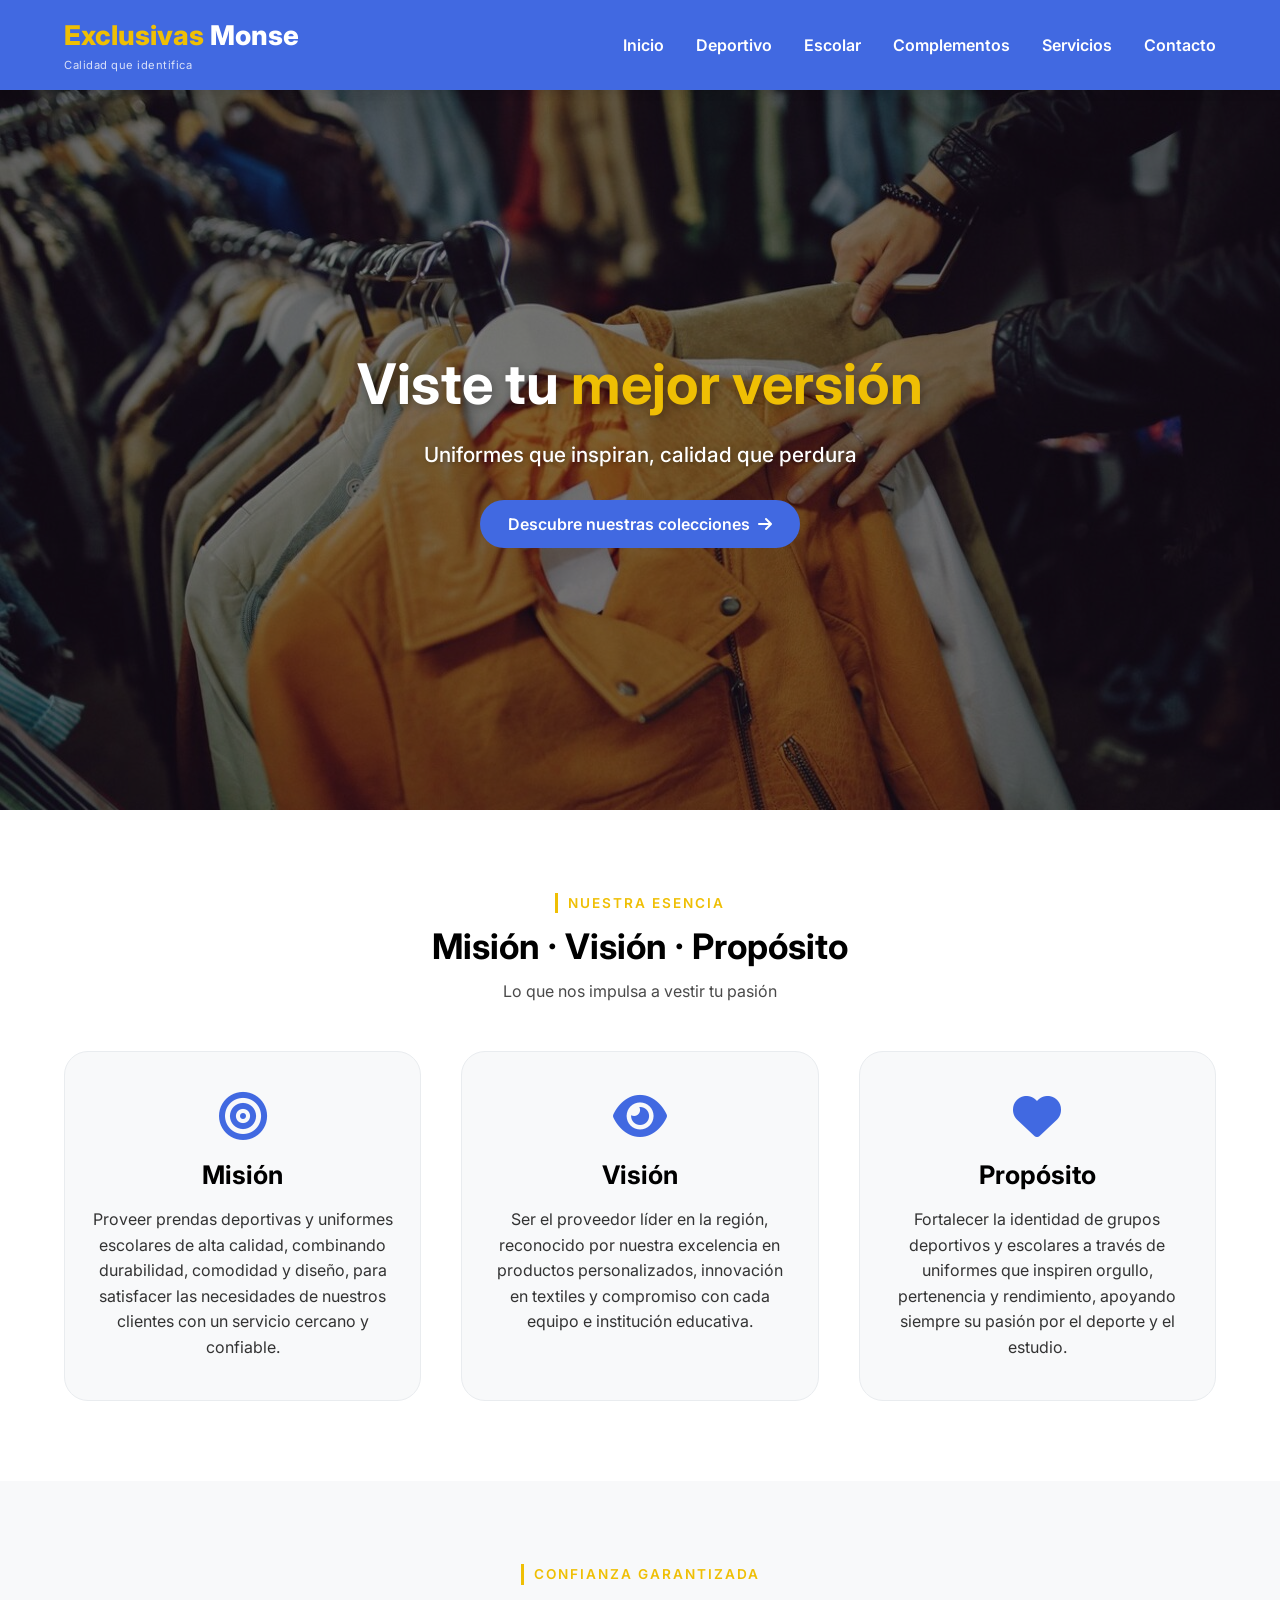
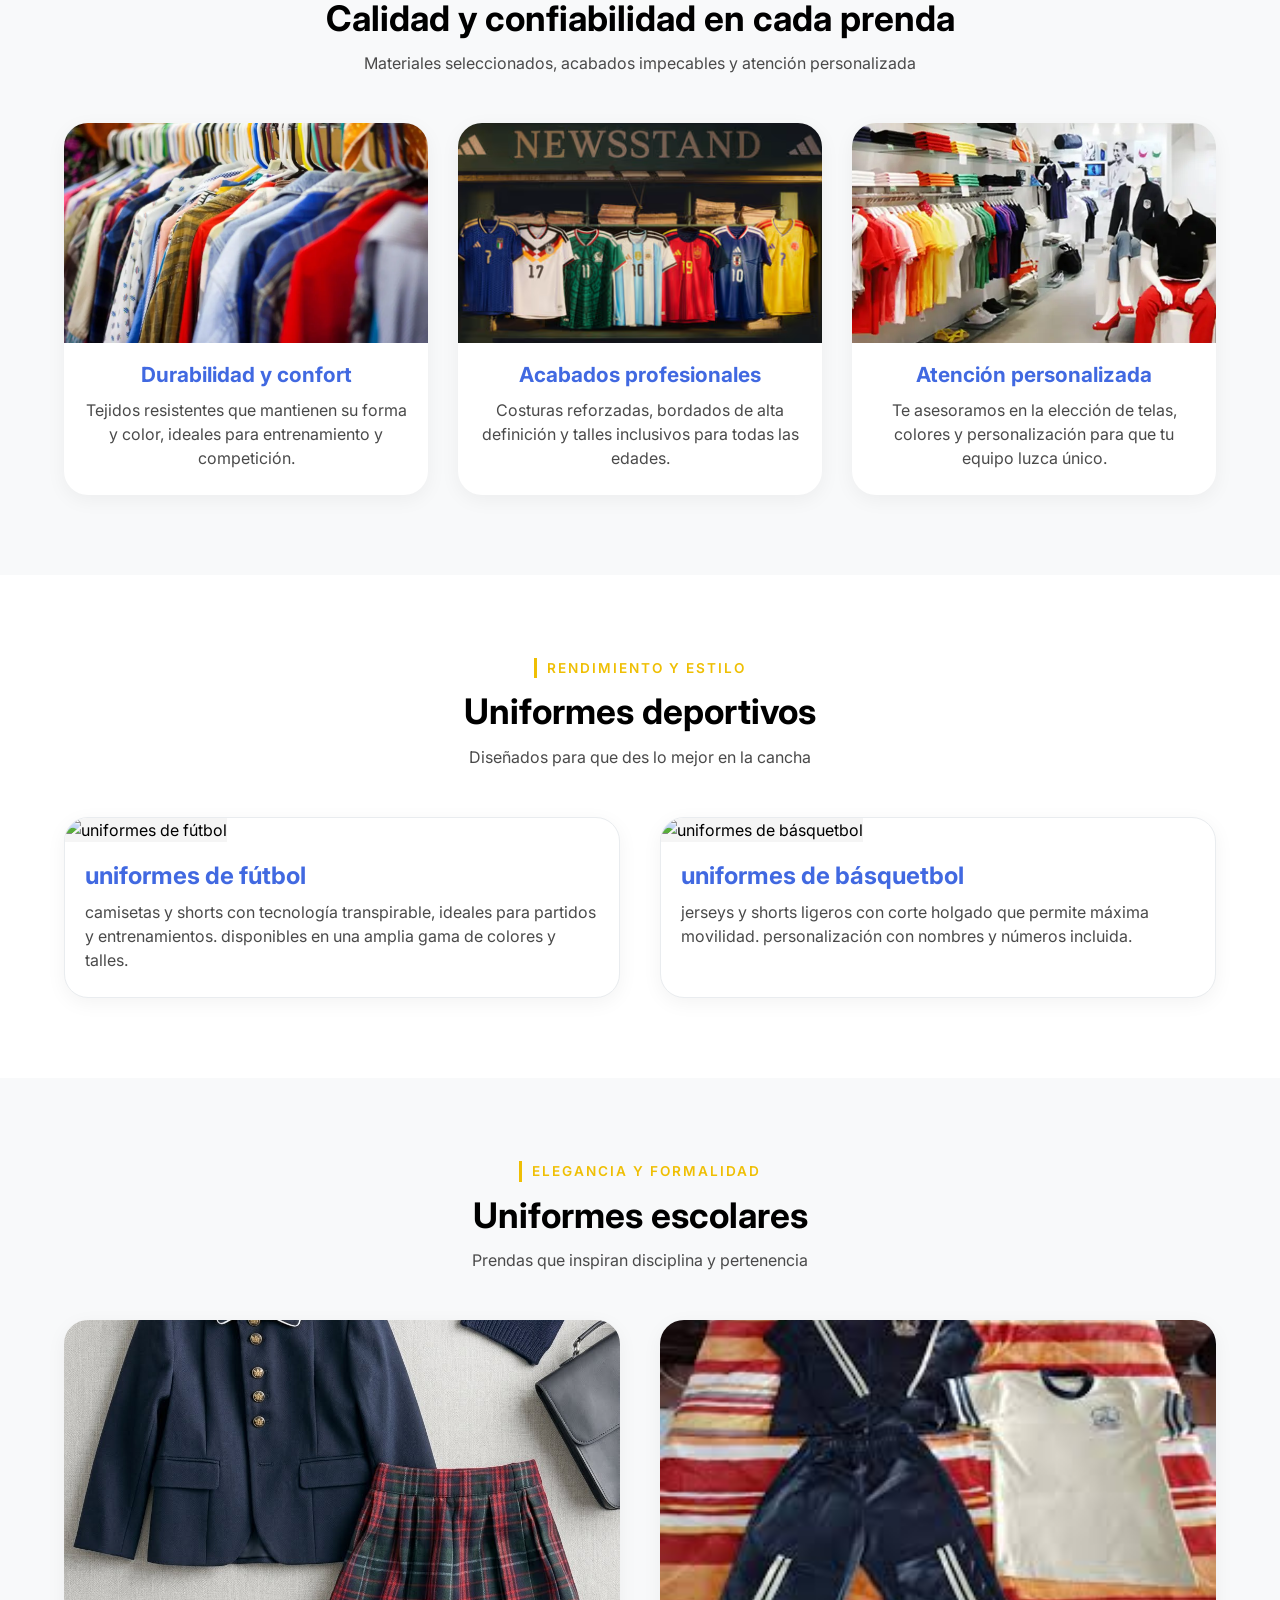
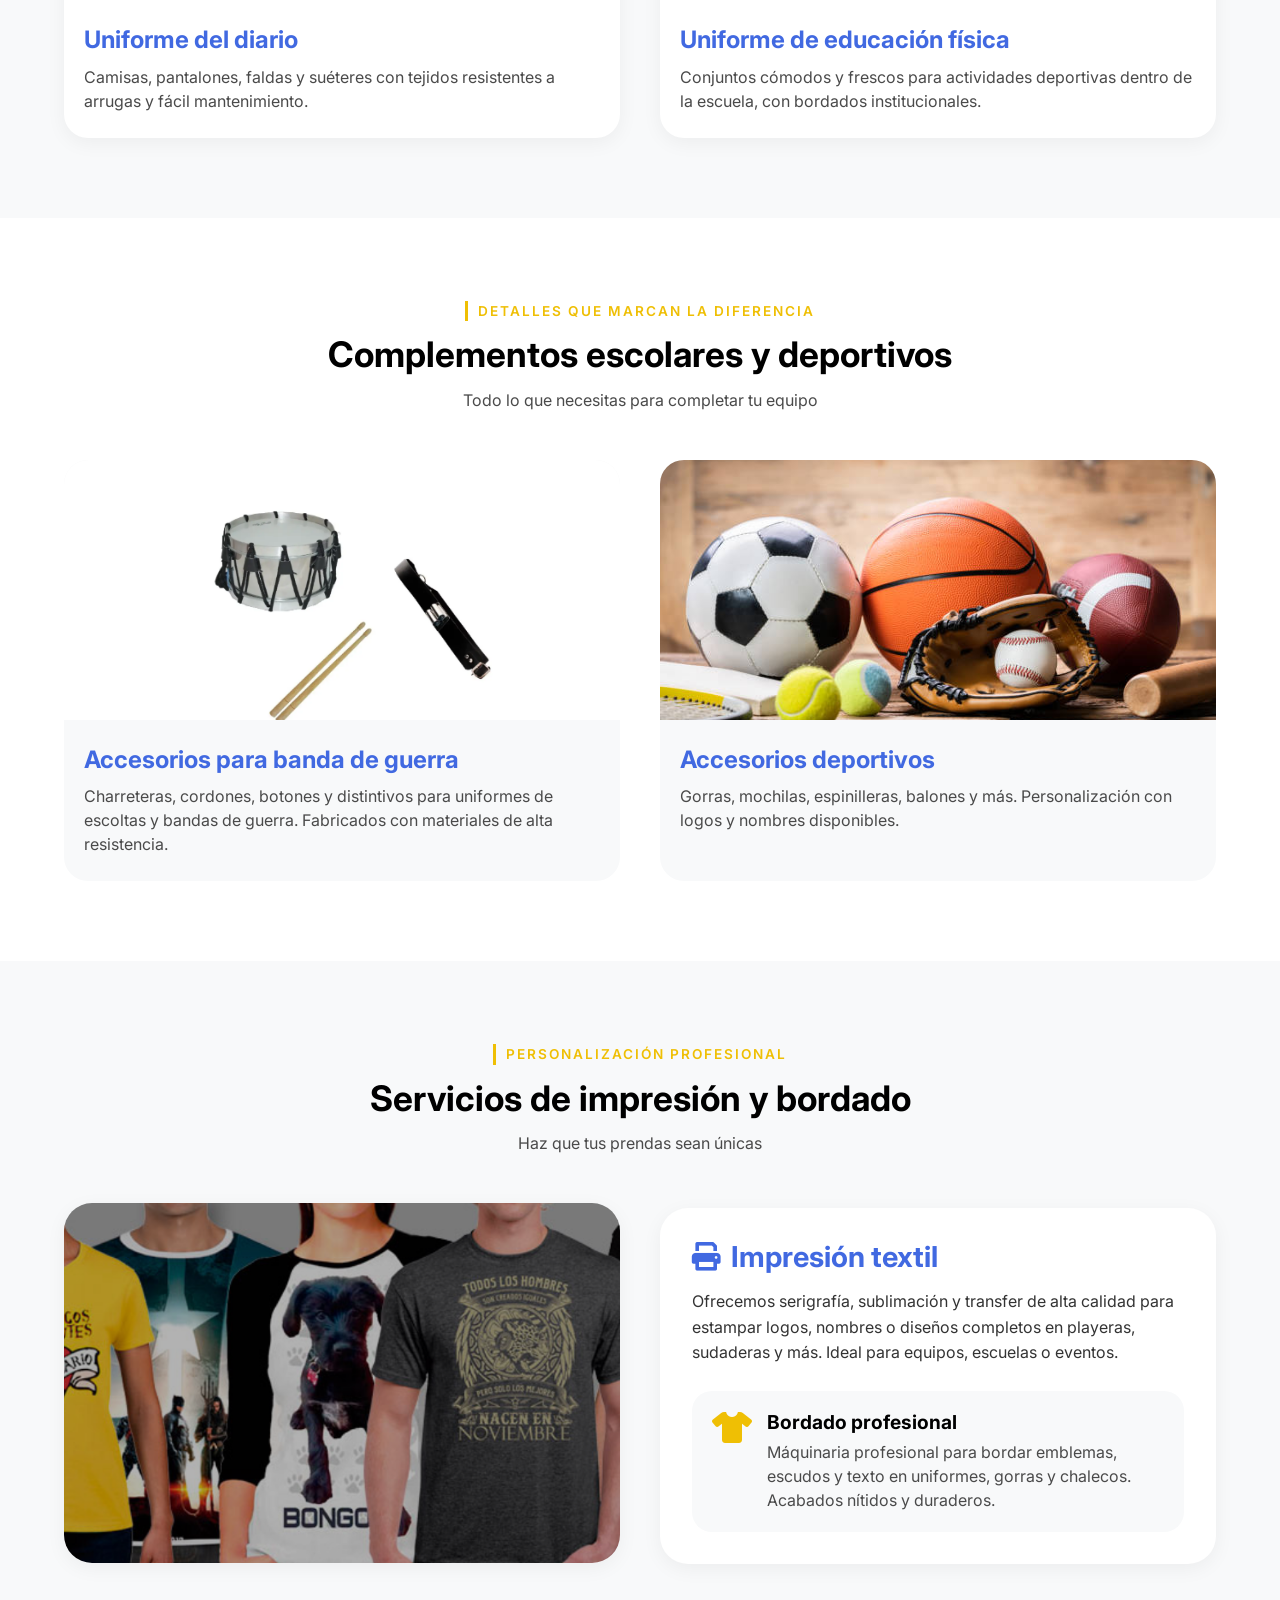
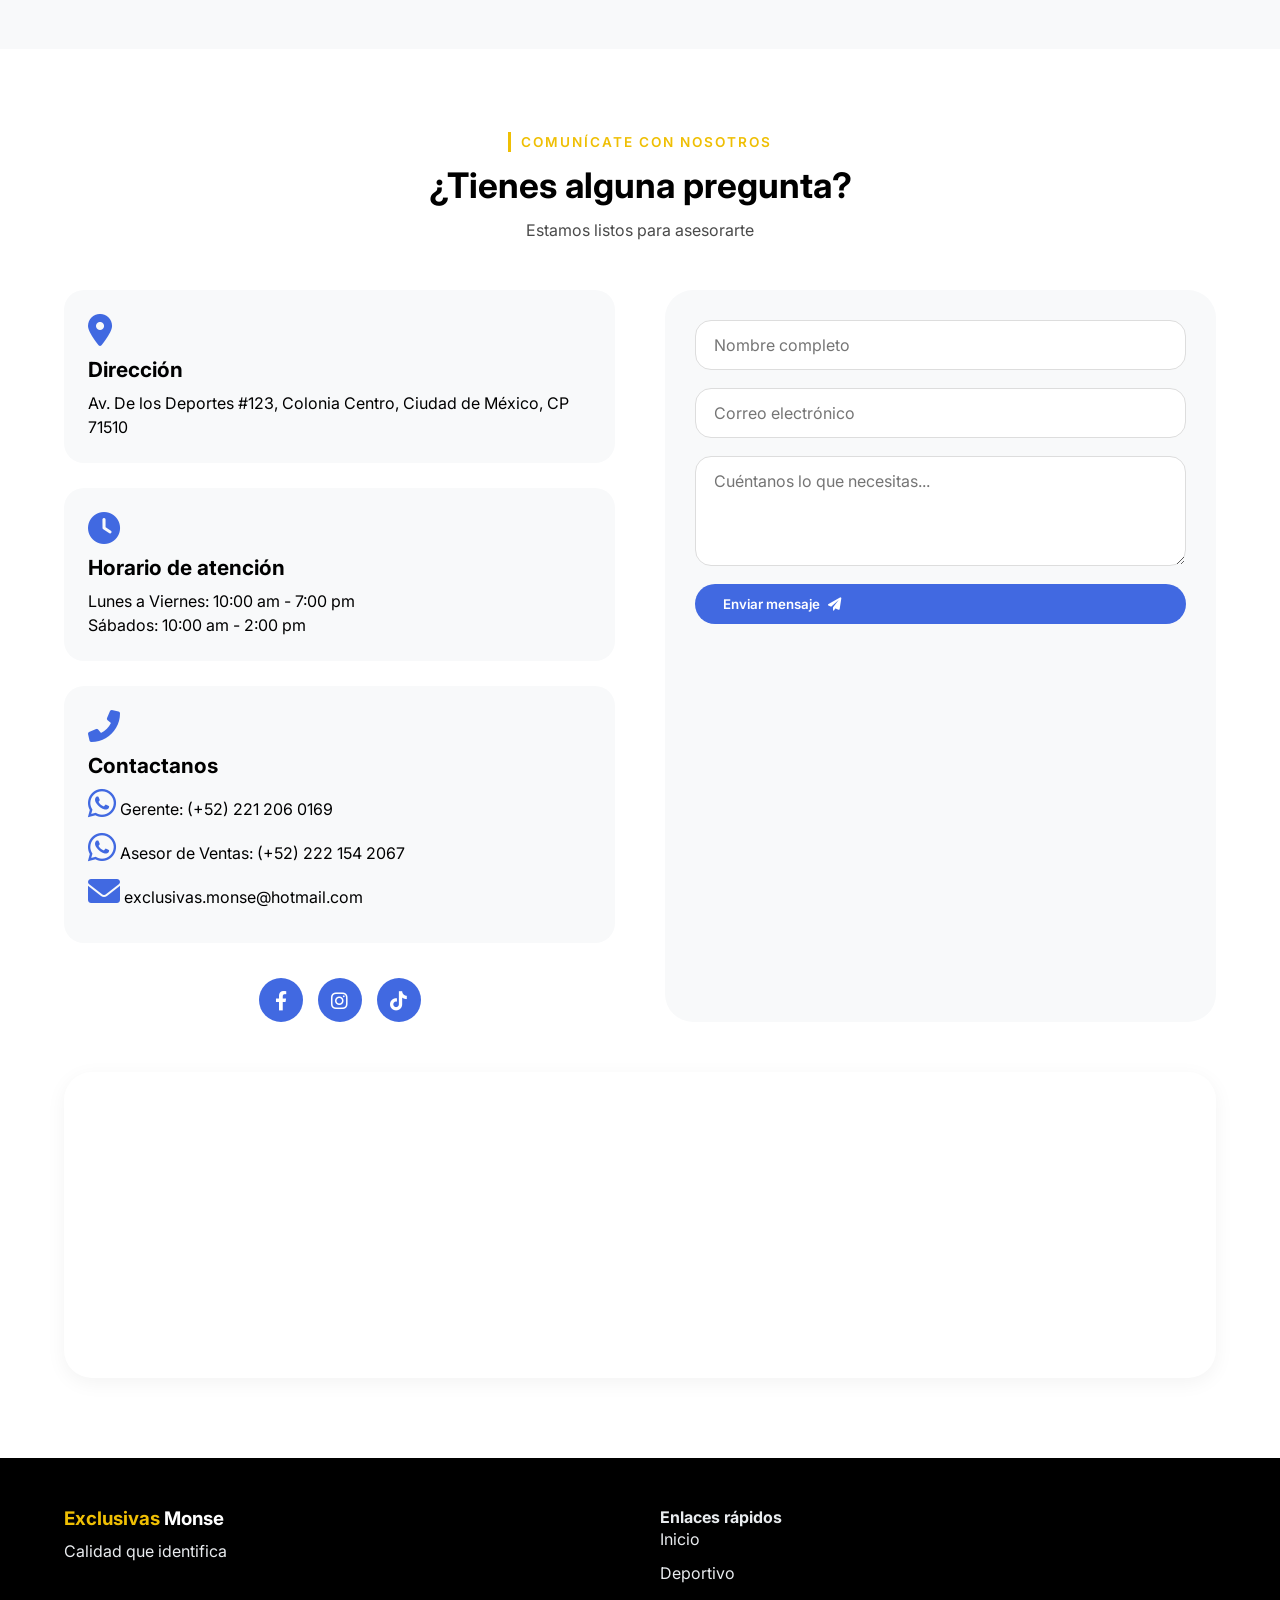
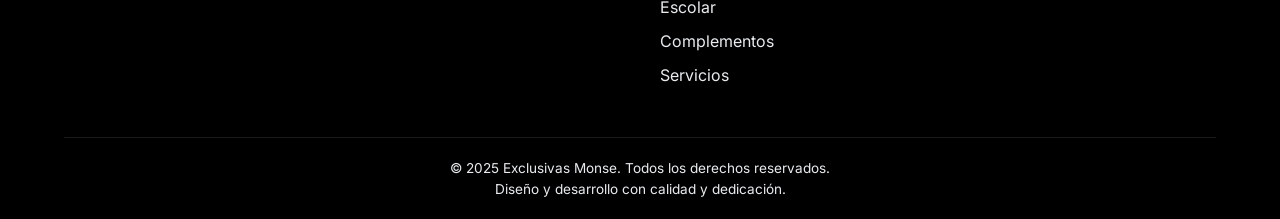
==== P1_ECD/index.html @ 73f8a656 "E-Comerce Basic Page" ====
<!DOCTYPE html>
<html lang="es">

<head>
    <meta charset="UTF-8">
    <meta name="viewport" content="width=device-width, initial-scale=1.0, user-scalable=yes">
    <!-- CAMBIAR: Descripción y palabras clave según el negocio -->
    <meta name="description"
        content="Exclusivas Monse - Ropa deportiva, uniformes escolares y servicios de impresión y bordado. Calidad y confiabilidad para tu equipo o institución.">
    <title>Exclusivas Monse | Ropa Deportiva y Uniformes Escolares</title>
    <!-- Google Fonts + Font Awesome -->
    <link href="https://fonts.googleapis.com/css2?family=Inter:opsz,wght@14..32,300;400;500;600;700&display=swap"
        rel="stylesheet">
    <link rel="stylesheet" href="https://cdnjs.cloudflare.com/ajax/libs/font-awesome/6.0.0-beta3/css/all.min.css">
    <link rel="stylesheet" href="styles.css">
</head>

<body>

    <!-- ==================== HEADER ==================== -->
    <header class="site-header">
        <div class="container header-container">
            <div class="logo">
                <a href="#inicio">
                    <span class="logo-accent">Exclusivas</span>
                    <span>Monse</span>
                </a>
                <p class="logo-tagline">Calidad que identifica</p>
            </div>
            <button class="menu-toggle" id="menuToggle" aria-label="Menú">
                <i class="fas fa-bars"></i>
            </button>
            <nav class="main-nav" id="mainNav">
                <ul class="nav-menu">
                    <li><a href="#inicio" class="nav-link active">Inicio</a></li>
                    <li><a href="#deportivo" class="nav-link">Deportivo</a></li>
                    <li><a href="#escolar" class="nav-link">Escolar</a></li>
                    <li><a href="#complementos" class="nav-link">Complementos</a></li>
                    <li><a href="#servicios" class="nav-link">Servicios</a></li>
                    <li><a href="#contacto" class="nav-link">Contacto</a></li>
                </ul>
            </nav>
        </div>
    </header>

    <main>
        <!-- ==================== NUEVA SECCIÓN HERO (IMAGEN DE FONDO + TEXTO CORT0) ==================== -->
        <section id="hero" class="hero-section">
            <div class="hero-overlay"></div>
            <div class="container hero-content">
                <h1>Viste tu <span class="gold-text">mejor versión</span></h1>
                <p>Uniformes que inspiran, calidad que perdura</p>
                <a href="#deportivo" class="btn-primary">Descubre nuestras colecciones <i
                        class="fas fa-arrow-right"></i></a>
            </div>
        </section>

        <!-- ==================== SECCIÓN INICIO (MISIÓN, VISIÓN, PROPÓSITO) ==================== -->
        <section id="inicio" class="mission-section">
            <div class="container">
                <div class="section-header">
                    <span class="section-subtitle">Nuestra esencia</span>
                    <h2>Misión · Visión · Propósito</h2>
                    <p>Lo que nos impulsa a vestir tu pasión</p>
                </div>
                <div class="mission-grid">
                    <div class="mission-card">
                        <i class="fas fa-bullseye"></i>
                        <h3>Misión</h3>
                        <p>Proveer prendas deportivas y uniformes escolares de alta calidad, combinando durabilidad,
                            comodidad y diseño, para satisfacer las necesidades de nuestros clientes con un servicio
                            cercano y confiable.</p>
                    </div>
                    <div class="mission-card">
                        <i class="fas fa-eye"></i>
                        <h3>Visión</h3>
                        <p>Ser el proveedor líder en la región, reconocido por nuestra excelencia en productos
                            personalizados, innovación en textiles y compromiso con cada equipo e institución educativa.
                        </p>
                    </div>
                    <div class="mission-card">
                        <i class="fas fa-heart"></i>
                        <h3>Propósito</h3>
                        <p>Fortalecer la identidad de grupos deportivos y escolares a través de uniformes que inspiren
                            orgullo, pertenencia y rendimiento, apoyando siempre su pasión por el deporte y el estudio.
                        </p>
                    </div>
                </div>
            </div>
        </section>

        <!-- ==================== SECCIÓN INTERMEDIA (IMÁGENES + DESCRIPCIÓN GENERAL) ==================== -->
        <section class="quality-section">
            <div class="container">
                <div class="section-header">
                    <span class="section-subtitle">Confianza garantizada</span>
                    <h2>Calidad y confiabilidad en cada prenda</h2>
                    <p>Materiales seleccionados, acabados impecables y atención personalizada</p>
                </div>
                <div class="quality-grid">
                    <div class="quality-item">
                        <img src="./img/img-F2.jpg" alt="Prendas deportivas de alta calidad" loading="lazy">
                        <h3>Durabilidad y confort</h3>
                        <p>Tejidos resistentes que mantienen su forma y color, ideales para entrenamiento y competición.
                        </p>
                    </div>
                    <div class="quality-item">
                        <img src="./img/img-PC.png" alt="Uniformes escolares bien terminados" loading="lazy">
                        <h3>Acabados profesionales</h3>
                        <p>Costuras reforzadas, bordados de alta definición y talles inclusivos para todas las edades.
                        </p>
                    </div>
                    <div class="quality-item">
                        <img src="./img/IMG-F3.jpg" alt="Asesoría personalizada" loading="lazy">
                        <h3>Atención personalizada</h3>
                        <p>Te asesoramos en la elección de telas, colores y personalización para que tu equipo luzca
                            único.</p>
                    </div>
                </div>
            </div>
        </section>

        <!-- ==================== SECCIÓN DEPORTIVO ==================== -->
        <section id="deportivo" class="sport-section">
            <div class="container">
                <div class="section-header">
                    <span class="section-subtitle">Rendimiento y estilo</span>
                    <h2>Uniformes deportivos</h2>
                    <p>Diseñados para que des lo mejor en la cancha</p>
                </div>
                <div class="sport-grid">
                    <div class="sport-card">
                        <img src="./img/img-barca.jpg" alt="uniformes de fútbol" loading="lazy">
                        <h3>uniformes de fútbol</h3>
                        <p>camisetas y shorts con tecnología transpirable, ideales para partidos y entrenamientos.
                            disponibles en una amplia gama de colores y talles.</p>
                    </div>
                    <div class="sport-card">
                        <img src="./img/img-basq.jpg" alt="uniformes de básquetbol" loading="lazy">
                        <h3>uniformes de básquetbol</h3>
                        <p>jerseys y shorts ligeros con corte holgado que permite máxima movilidad. personalización con
                            nombres y números incluida.</p>
                    </div>
                </div>
            </div>
        </section>

        <!-- ==================== SECCIÓN ESCOLAR  ==================== -->
        <section id="escolar" class="school-section">
            <div class="container">
                <div class="section-header">
                    <span class="section-subtitle">Elegancia y formalidad</span>
                    <h2>Uniformes escolares</h2>
                    <p>Prendas que inspiran disciplina y pertenencia</p>
                </div>
                <div class="school-grid">
                    <div class="school-card">
                    
                        <img src="./img/img-Escolar.jpg"
                            alt="Uniforme escolar formal" loading="lazy">
                        <h3>Uniforme del diario </h3>
                        <p>Camisas, pantalones, faldas y suéteres con tejidos resistentes a arrugas y fácil
                            mantenimiento.</p>
                    </div>
                    <div class="school-card">
                        
                        <img src="./img/img-Melchor.jpg"
                            alt="Uniforme deportivo escolar" loading="lazy">
                        <h3>Uniforme de educación física</h3>
                        <p>Conjuntos cómodos y frescos para actividades deportivas dentro de la escuela, con bordados
                            institucionales.</p>
                    </div>
                </div>
            </div>
        </section>

        <!-- ==================== SECCIÓN COMPLEMENTOS ==================== -->
        <section id="complementos" class="accessories-section">
            <div class="container">
                <div class="section-header">
                    <span class="section-subtitle">Detalles que marcan la diferencia</span>
                    <h2>Complementos escolares y deportivos</h2>
                    <p>Todo lo que necesitas para completar tu equipo</p>
                </div>
                <div class="accessories-grid">
                    <div class="accessory-card">
                        
                        <img src="./img/img-ABG.png"
                            alt="Accesorios de banda de guerra" loading="lazy">
                        <h3>Accesorios para banda de guerra</h3>
                        <p>Charreteras, cordones, botones y distintivos para uniformes de escoltas y bandas de guerra.
                            Fabricados con materiales de alta resistencia.</p>
                    </div>
                    <div class="accessory-card">
                        
                        <img src="./img/img-ADep.jpg"
                            alt="Accesorios deportivos" loading="lazy">
                        <h3>Accesorios deportivos</h3>
                        <p>Gorras, mochilas, espinilleras, balones y más. Personalización con logos y nombres
                            disponibles.</p>
                    </div>
                </div>
            </div>
        </section>

        <!-- ==================== SECCIÓN SERVICIOS  ==================== -->
        <section id="servicios" class="services-section">
            <div class="container">
                <div class="section-header">
                    <span class="section-subtitle">Personalización profesional</span>
                    <h2>Servicios de impresión y bordado</h2>
                    <p>Haz que tus prendas sean únicas</p>
                </div>
                <div class="services-main">
                    <div class="services-image">
                        <img src="./img/img-Impr.png"
                            alt="Máquina de bordado textil" loading="lazy">
                    </div>
                    <div class="services-box">
                        <h3><i class="fas fa-print"></i> Impresión textil</h3>
                        <p>Ofrecemos serigrafía, sublimación y transfer de alta calidad para estampar logos, nombres o
                            diseños completos en playeras, sudaderas y más. Ideal para equipos, escuelas o eventos.</p>
                        <div class="sub-service">
                            <i class="fas fa-tshirt"></i>
                            <div>
                                <h4>Bordado profesional</h4>
                                <p>Máquinaria profesional para bordar emblemas, escudos y texto en uniformes,
                                    gorras y chalecos. Acabados nítidos y duraderos.</p>
                            </div>
                        </div>
                    </div>
                </div>
            </div>
        </section>

        <!-- ==================== SECCIÓN CONTACTO ==================== -->
        <section id="contacto" class="contact-section">
            <div class="container">
                <div class="section-header">
                    <span class="section-subtitle">Comunícate con nosotros</span>
                    <h2>¿Tienes alguna pregunta?</h2>
                    <p>Estamos listos para asesorarte</p>
                </div>
                <div class="contact-grid">
                    <div class="contact-info">
                        <div class="info-card">
                            <i class="fas fa-map-marker-alt"></i>
                            <h3>Dirección</h3>
                            
                            <p>Av. De los Deportes #123, Colonia Centro, Ciudad de México, CP 71510</p>
                        </div>
                        <div class="info-card">
                            <i class="fas fa-clock"></i>
                            <h3>Horario de atención</h3>
                            
                            <p>Lunes a Viernes: 10:00 am - 7:00 pm<br>Sábados: 10:00 am - 2:00 pm</p>
                        </div>
                        <div class="info-card">
                            <i class="fas fa-phone-alt"></i>
                            <h3>Contactanos</h3>
                            
                            <p><i class="fab fa-whatsapp"></i> Gerente: (+52) 221 206 0169</p>
                            <p><i class="fab fa-whatsapp"></i> Asesor de Ventas: (+52) 222 154 2067</p>
                            <p><i class="fas fa-envelope"></i> exclusivas.monse@hotmail.com</p>
                        </div>
                        
                        <div class="social-icons contact-social">
                            <a href="#" aria-label="Facebook"><i class="fab fa-facebook-f"></i></a>
                            <a href="#" aria-label="Instagram"><i class="fab fa-instagram"></i></a>
                            <a href="#" aria-label="TikTok"><i class="fab fa-tiktok"></i></a>
                        </div>
                    </div>
                    <form class="contact-form" id="contactForm">
                        <input type="text" id="nombre" name="nombre" placeholder="Nombre completo" required>
                        <input type="email" id="email" name="email" placeholder="Correo electrónico" required>
                        <textarea id="mensaje" name="mensaje" rows="4"
                            placeholder="Cuéntanos lo que necesitas..."></textarea>
                        <button type="submit" class="btn-primary">Enviar mensaje <i
                                class="fas fa-paper-plane"></i></button>
                    </form>
                </div>
                <!-- Mapa integrado (CAMBIAR: URL del mapa con la ubicación real) -->
                <div class="map-wrapper">
                    <iframe
                        src="https://www.google.com/maps/embed?pb=!1m18!1m12!1m3!1d3762.196068672847!2d-99.133651!3d19.432608!2m3!1f0!2f0!3f0!3m2!1i1024!2i768!4f13.1!3m3!1m2!1s0x85d1f92b4d8b3b3b%3A0x8b5e9c5b3f3e9b3b!2sZ%C3%B3calo%2C%20Centro%2C%20Ciudad%20de%20M%C3%A9xico!5e0!3m2!1ses!2smx!4v1698765432100!5m2!1ses!2smx"
                        width="100%" height="300" style="border:0; border-radius: 24px;" allowfullscreen=""
                        loading="lazy" referrerpolicy="no-referrer-when-downgrade">
                    </iframe>
                </div>
            </div>
        </section>
    </main>

    <!-- ==================== FOOTER ==================== -->
    <footer class="site-footer">
        <div class="container">
            <div class="footer-content">
                <div class="footer-logo">
                    <h3><span class="logo-accent">Exclusivas</span> Monse</h3>
                    <p>Calidad que identifica</p>
                </div>
                <div class="footer-links">
                    <h4>Enlaces rápidos</h4>
                    <ul>
                        <li><a href="#inicio">Inicio</a></li>
                        <li><a href="#deportivo">Deportivo</a></li>
                        <li><a href="#escolar">Escolar</a></li>
                        <li><a href="#complementos">Complementos</a></li>
                        <li><a href="#servicios">Servicios</a></li>
                    </ul>
                </div>
            </div>
            <div class="footer-bottom">
                <p>&copy; 2025 Exclusivas Monse. Todos los derechos reservados.</p>
                <p>Diseño y desarrollo con calidad y dedicación.</p>
            </div>
        </div>
    </footer>

    <script src="script.js"></script>
</body>

</html>
---- P1_ECD/styles.css ----
/* ==================== RESET & VARIABLES (PALETA OFICIAL) ==================== */
:root {
    --dorado: #EFBF04;
    --azul-rey: #4169E1;
    --blanco: #FFFFFF;
    --negro: #000000;
    --gris-claro: #f8f9fa;
    --gris-medio: #e9ecef;
    --sombra: 0 5px 20px rgba(0, 0, 0, 0.05);
    --transicion: all 0.3s ease;
}

* {
    margin: 0;
    padding: 0;
    box-sizing: border-box;
}

body {
    font-family: 'Inter', sans-serif;
    color: var(--negro);
    background-color: var(--blanco);
    line-height: 1.5;
    scroll-behavior: smooth;
}

.container {
    max-width: 1200px;
    margin: 0 auto;
    padding: 0 24px;
}

/* ==================== TIPOGRAFÍA ==================== */
h1,
h2,
h3,
h4 {
    font-weight: 700;
    line-height: 1.2;
}

.section-header {
    text-align: center;
    margin-bottom: 48px;
}

.section-subtitle {
    display: inline-block;
    font-size: 0.85rem;
    text-transform: uppercase;
    letter-spacing: 2px;
    color: var(--dorado);
    font-weight: 600;
    margin-bottom: 12px;
    border-left: 3px solid var(--dorado);
    padding-left: 10px;
}

.section-header h2 {
    font-size: 2.2rem;
    margin-bottom: 12px;
    color: var(--negro);
}

.section-header p {
    color: #4a4a4a;
    max-width: 600px;
    margin: 0 auto;
}

/* ==================== BOTONES ==================== */
.btn-primary {
    display: inline-flex;
    align-items: center;
    gap: 8px;
    background: var(--azul-rey);
    color: white;
    padding: 12px 28px;
    border-radius: 40px;
    text-decoration: none;
    font-weight: 600;
    transition: var(--transicion);
    border: none;
    cursor: pointer;
    font-family: inherit;
}

.btn-primary:hover {
    background: #2a4ac0;
    transform: translateY(-2px);
    box-shadow: 0 4px 12px rgba(65, 105, 225, 0.3);
}

/* ==================== HEADER ==================== */
.site-header {
    background: var(--azul-rey);
    position: sticky;
    top: 0;
    z-index: 100;
    box-shadow: 0 2px 10px rgba(0, 0, 0, 0.1);
}

.header-container {
    display: flex;
    justify-content: space-between;
    align-items: center;
    padding: 16px 24px;
}

.logo a {
    text-decoration: none;
    font-size: 1.7rem;
    font-weight: 800;
    color: var(--blanco);
}

.logo-accent {
    color: var(--dorado);
}

.logo-tagline {
    font-size: 0.7rem;
    color: rgba(255, 255, 255, 0.8);
    letter-spacing: 0.5px;
}

.menu-toggle {
    display: none;
    background: none;
    border: none;
    font-size: 1.8rem;
    cursor: pointer;
    color: var(--blanco);
}

.main-nav ul {
    display: flex;
    gap: 32px;
    list-style: none;
}

.nav-link {
    text-decoration: none;
    font-weight: 600;
    color: var(--blanco);
    transition: var(--transicion);
    font-size: 1rem;
    padding: 6px 0;
    position: relative;
}

.nav-link:hover,
.nav-link.active {
    color: var(--dorado);
}

.nav-link.active::after {
    content: '';
    position: absolute;
    bottom: -2px;
    left: 0;
    width: 100%;
    height: 2px;
    background: var(--dorado);
    border-radius: 2px;
}

/* ==================== SECCIÓN HERO ==================== */
.hero-section {
    position: relative;
    background: url('./img/img-F1.jpg') center/cover no-repeat;
    min-height: 80vh;
    display: flex;
    align-items: center;
    text-align: center;
}

.hero-overlay {
    position: absolute;
    top: 0;
    left: 0;
    width: 100%;
    height: 100%;
    background: rgba(0, 0, 0, 0.5);
}

.hero-content {
    position: relative;
    z-index: 2;
    max-width: 800px;
    margin: 0 auto;
}

.hero-content h1 {
    font-size: 3.5rem;
    margin-bottom: 20px;
    color: var(--blanco);
    text-shadow: 2px 2px 10px rgba(0, 0, 0, 0.3);
}

.hero-content .gold-text {
    color: var(--dorado);
}

.hero-content p {
    font-size: 1.3rem;
    margin-bottom: 30px;
    color: var(--blanco);
    font-weight: 500;
    text-shadow: 1px 1px 5px rgba(0, 0, 0, 0.3);
}

/* ==================== SECCIÓN INICIO (MISIÓN, VISIÓN, PROPÓSITO) ==================== */
.mission-section {
    padding: 80px 0;
    background: var(--blanco);
}

.mission-grid {
    display: grid;
    grid-template-columns: repeat(3, 1fr);
    gap: 40px;
    margin-top: 20px;
}

.mission-card {
    background: var(--gris-claro);
    padding: 40px 24px;
    border-radius: 24px;
    text-align: center;
    transition: var(--transicion);
    border: 1px solid var(--gris-medio);
}

.mission-card:hover {
    transform: translateY(-6px);
    border-color: var(--dorado);
    box-shadow: var(--sombra);
}

.mission-card i {
    font-size: 3rem;
    color: var(--azul-rey);
    margin-bottom: 20px;
}

.mission-card h3 {
    font-size: 1.6rem;
    margin-bottom: 16px;
    color: var(--negro);
}

.mission-card p {
    color: #333;
    line-height: 1.6;
}

/* ==================== SECCIÓN INTERMEDIA (CALIDAD) ==================== */
.quality-section {
    padding: 80px 0;
    background: var(--gris-claro);
}

.quality-grid {
    display: grid;
    grid-template-columns: repeat(3, 1fr);
    gap: 30px;
}

.quality-item {
    text-align: center;
    background: var(--blanco);
    border-radius: 24px;
    overflow: hidden;
    box-shadow: var(--sombra);
    transition: var(--transicion);
}

.quality-item:hover {
    transform: translateY(-5px);
    box-shadow: 0 12px 28px rgba(0, 0, 0, 0.1);
}

.quality-item img {
    width: 100%;
    height: 220px;
    object-fit: cover;
    display: block;
}

.quality-item h3 {
    margin: 20px 0 10px;
    font-size: 1.3rem;
    color: var(--azul-rey);
}

.quality-item p {
    padding: 0 20px 25px;
    color: #4a4a4a;
}

/* ==================== SECCIÓN DEPORTIVO ==================== */
.sport-section {
    padding: 80px 0;
    background: var(--blanco);
}

.sport-grid {
    display: grid;
    grid-template-columns: repeat(2, 1fr);
    gap: 40px;
}

.sport-card {
    background: var(--blanco);
    border-radius: 24px;
    overflow: hidden;
    box-shadow: var(--sombra);
    transition: var(--transicion);
    border: 1px solid var(--gris-medio);
}

.sport-card:hover {
    transform: translateY(-5px);
    border-color: var(--azul-rey);
}

/* CAMBIOS AQUÍ */
.sport-card img {
    width: 100%;
    height: auto;
    /* Permite que la altura se adapte proporcionalmente */
    aspect-ratio: 876 / 700;
    /* Mantiene exactamente la proporción de tus imágenes */
    object-fit: contain;
    /* Evita que la imagen se corte en cualquier pantalla */
    background: #f5f5f5;
    /* Fondo neutro opcional por si la pantalla cambia de tamaño */
}

.sport-card h3 {
    font-size: 1.5rem;
    margin: 20px 20px 10px;
    color: var(--azul-rey);
}

.sport-card p {
    padding: 0 20px 25px;
    color: #4a4a4a;
}


/* ==================== SECCIÓN ESCOLAR ==================== */
.school-section {
    padding: 80px 0;
    background: var(--gris-claro);
}

.school-grid {
    display: grid;
    grid-template-columns: repeat(2, 1fr);
    gap: 40px;
}

.school-card {
    background: var(--blanco);
    border-radius: 24px;
    overflow: hidden;
    box-shadow: var(--sombra);
    transition: var(--transicion);
}

.school-card:hover {
    transform: translateY(-5px);
    border-bottom: 3px solid var(--dorado);
}

.school-card img {
    width: 100%;
    height: 280px;
    object-fit: cover;
}

.school-card h3 {
    font-size: 1.5rem;
    margin: 20px 20px 10px;
    color: var(--azul-rey);
}

.school-card p {
    padding: 0 20px 25px;
    color: #4a4a4a;
}

/* ==================== SECCIÓN COMPLEMENTOS ==================== */
.accessories-section {
    padding: 80px 0;
    background: var(--blanco);
}

.accessories-grid {
    display: grid;
    grid-template-columns: repeat(2, 1fr);
    gap: 40px;
}

.accessory-card {
    background: var(--gris-claro);
    border-radius: 24px;
    overflow: hidden;
    transition: var(--transicion);
}

.accessory-card:hover {
    transform: translateY(-5px);
    box-shadow: var(--sombra);
}

.accessory-card img {
    width: 100%;
    height: 260px;
    object-fit: cover;
}

.accessory-card h3 {
    font-size: 1.5rem;
    margin: 20px 20px 10px;
    color: var(--azul-rey);
}

.accessory-card p {
    padding: 0 20px 25px;
    color: #4a4a4a;
}

/* ==================== SECCIÓN SERVICIOS ==================== */
.services-section {
    padding: 80px 0;
    background: var(--gris-claro);
}

.services-main {
    display: grid;
    grid-template-columns: 1fr 1fr;
    gap: 40px;
    align-items: center;
}

.services-image img {
    width: 100%;
    border-radius: 28px;
    box-shadow: var(--sombra);
}

.services-box {
    background: var(--blanco);
    border-radius: 28px;
    padding: 32px;
    box-shadow: var(--sombra);
}

.services-box h3 {
    font-size: 1.8rem;
    color: var(--azul-rey);
    margin-bottom: 15px;
    display: flex;
    align-items: center;
    gap: 10px;
}

.services-box>p {
    margin-bottom: 25px;
    line-height: 1.6;
    color: #333;
}

.sub-service {
    display: flex;
    gap: 15px;
    background: var(--gris-claro);
    padding: 20px;
    border-radius: 20px;
    margin-top: 15px;
}

.sub-service i {
    font-size: 2rem;
    color: var(--dorado);
}

.sub-service h4 {
    font-size: 1.2rem;
    margin-bottom: 6px;
    color: var(--negro);
}

.sub-service p {
    color: #4a4a4a;
    margin: 0;
}

/* ==================== CONTACTO ==================== */
.contact-section {
    padding: 80px 0;
    background: var(--blanco);
}

.contact-grid {
    display: grid;
    grid-template-columns: 1fr 1fr;
    gap: 50px;
    margin-bottom: 50px;
}

.contact-info {
    display: flex;
    flex-direction: column;
    gap: 25px;
}

.info-card {
    background: var(--gris-claro);
    padding: 24px;
    border-radius: 20px;
    transition: var(--transicion);
}

.info-card i {
    font-size: 2rem;
    color: var(--azul-rey);
    margin-bottom: 12px;
}

.info-card h3 {
    margin-bottom: 8px;
    font-size: 1.3rem;
}

/* CORRECCIÓN: Centrado de íconos sociales en contacto */
.contact-social {
    display: flex;
    justify-content: center;
    gap: 15px;
    margin-top: 10px;
}

.contact-social a {
    background: var(--azul-rey);
    width: 44px;
    height: 44px;
    border-radius: 50%;
    display: flex;
    align-items: center;
    justify-content: center;
    color: white;
    font-size: 1.2rem;
    transition: var(--transicion);
    text-decoration: none;
}

.contact-social a:hover {
    background: var(--dorado);
    transform: translateY(-3px);
}

.contact-form {
    display: flex;
    flex-direction: column;
    gap: 18px;
    background: var(--gris-claro);
    padding: 30px;
    border-radius: 28px;
}

.contact-form input,
.contact-form textarea {
    padding: 14px 18px;
    border: 1px solid #ddd;
    border-radius: 16px;
    font-family: inherit;
    font-size: 1rem;
    transition: var(--transicion);
}

.contact-form input:focus,
.contact-form textarea:focus {
    outline: none;
    border-color: var(--azul-rey);
    box-shadow: 0 0 0 3px rgba(65, 105, 225, 0.1);
}

.map-wrapper {
    border-radius: 28px;
    overflow: hidden;
    box-shadow: var(--sombra);
    margin-top: 30px;
}

/* ==================== FOOTER ==================== */
.site-footer {
    background: var(--negro);
    color: var(--gris-medio);
    padding: 50px 0 20px;
}

.footer-content {
    display: grid;
    grid-template-columns: repeat(auto-fit, minmax(220px, 1fr));
    gap: 40px;
    margin-bottom: 40px;
}

.footer-logo h3 {
    color: var(--blanco);
    margin-bottom: 8px;
}

.footer-links ul {
    list-style: none;
}

.footer-links li {
    margin-bottom: 10px;
}

.footer-links a {
    color: var(--gris-medio);
    text-decoration: none;
    transition: var(--transicion);
}

.footer-links a:hover {
    color: var(--dorado);
    padding-left: 4px;
}

.footer-bottom {
    text-align: center;
    padding-top: 20px;
    border-top: 1px solid rgba(255, 255, 255, 0.1);
    font-size: 0.85rem;
}

/* ==================== RESPONSIVE ==================== */
@media (max-width: 992px) {

    .mission-grid,
    .quality-grid,
    .sport-grid,
    .school-grid,
    .accessories-grid,
    .services-main,
    .contact-grid {
        grid-template-columns: 1fr;
        gap: 30px;
    }

    .services-main {
        gap: 30px;
    }

    .services-box {
        order: 2;
    }

    .services-image {
        order: 1;
    }

    .hero-content h1 {
        font-size: 2.5rem;
    }

    .hero-content p {
        font-size: 1.1rem;
    }
}

@media (max-width: 768px) {
    .menu-toggle {
        display: block;
    }

    .main-nav {
        position: fixed;
        top: 75px;
        left: -100%;
        width: 80%;
        height: calc(100vh - 75px);
        background: var(--azul-rey);
        transition: left 0.3s ease;
        z-index: 99;
        padding: 30px 25px;
        border-radius: 0 20px 20px 0;
    }

    .main-nav.active {
        left: 0;
    }

    .main-nav ul {
        flex-direction: column;
        gap: 25px;
    }

    .nav-link {
        font-size: 1.2rem;
        color: white;
    }

    .section-header h2 {
        font-size: 1.8rem;
    }

    .mission-card h3 {
        font-size: 1.4rem;
    }

    .hero-section {
        min-height: 60vh;
    }
}

@media (max-width: 550px) {
    .container {
        padding: 0 18px;
    }

    .section-header h2 {
        font-size: 1.6rem;
    }

    .quality-item img,
    .sport-card img,
    .school-card img,
    .accessory-card img {
        height: 200px;
    }

    .services-box h3 {
        font-size: 1.5rem;
    }

    .hero-content h1 {
        font-size: 1.8rem;
    }

    .hero-content p {
        font-size: 1rem;
    }
}
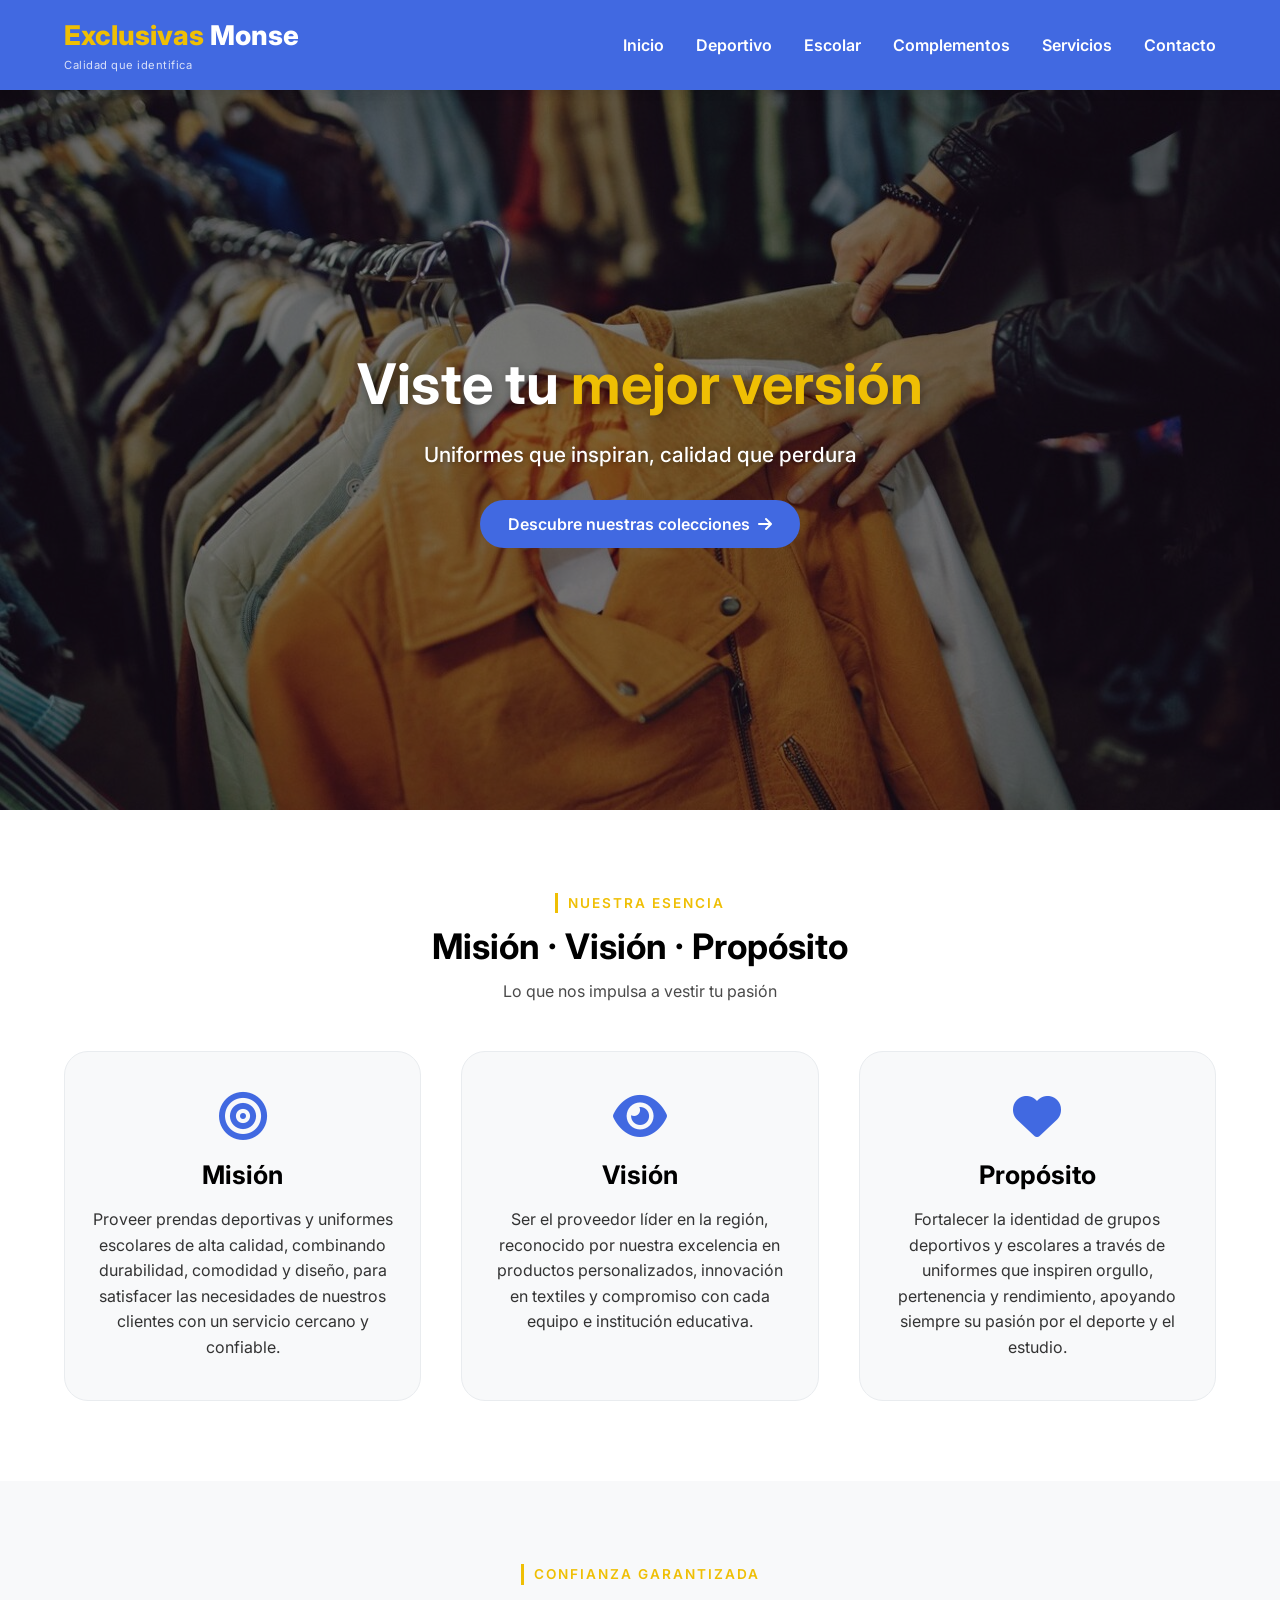
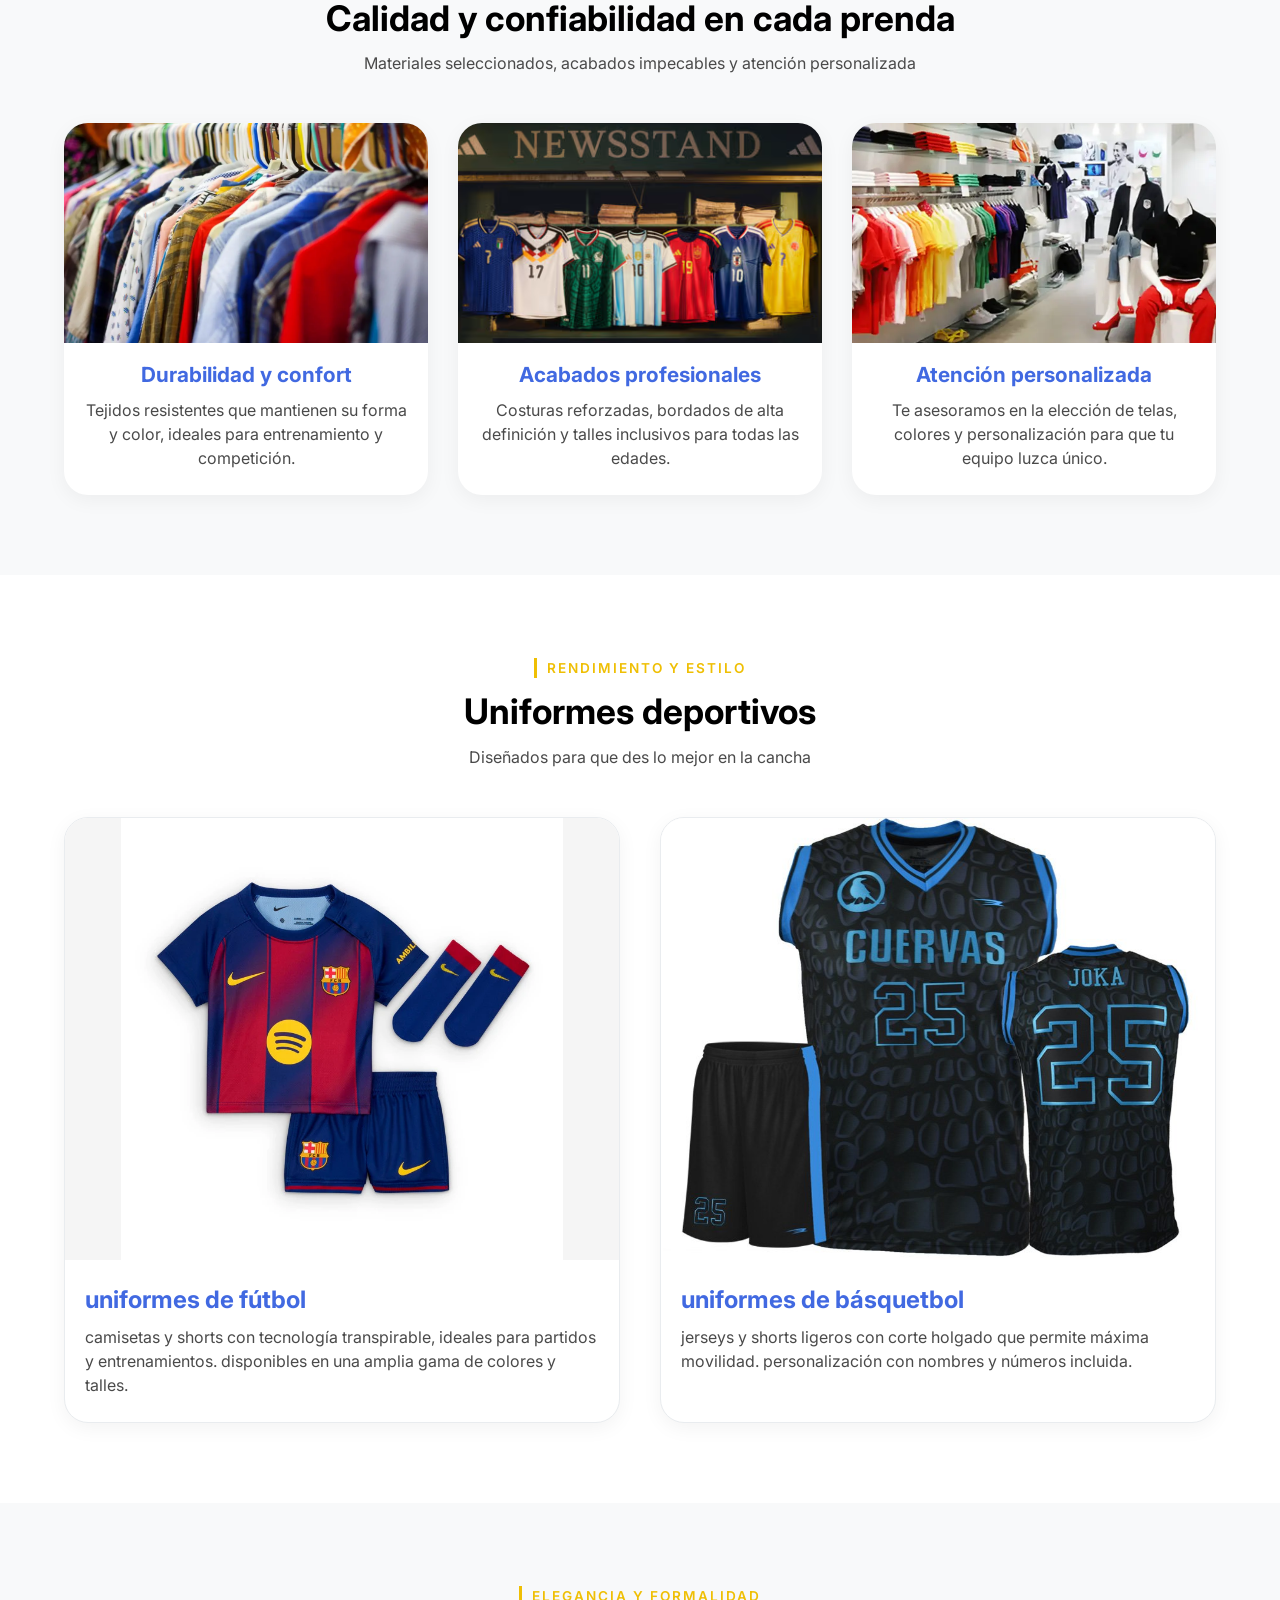
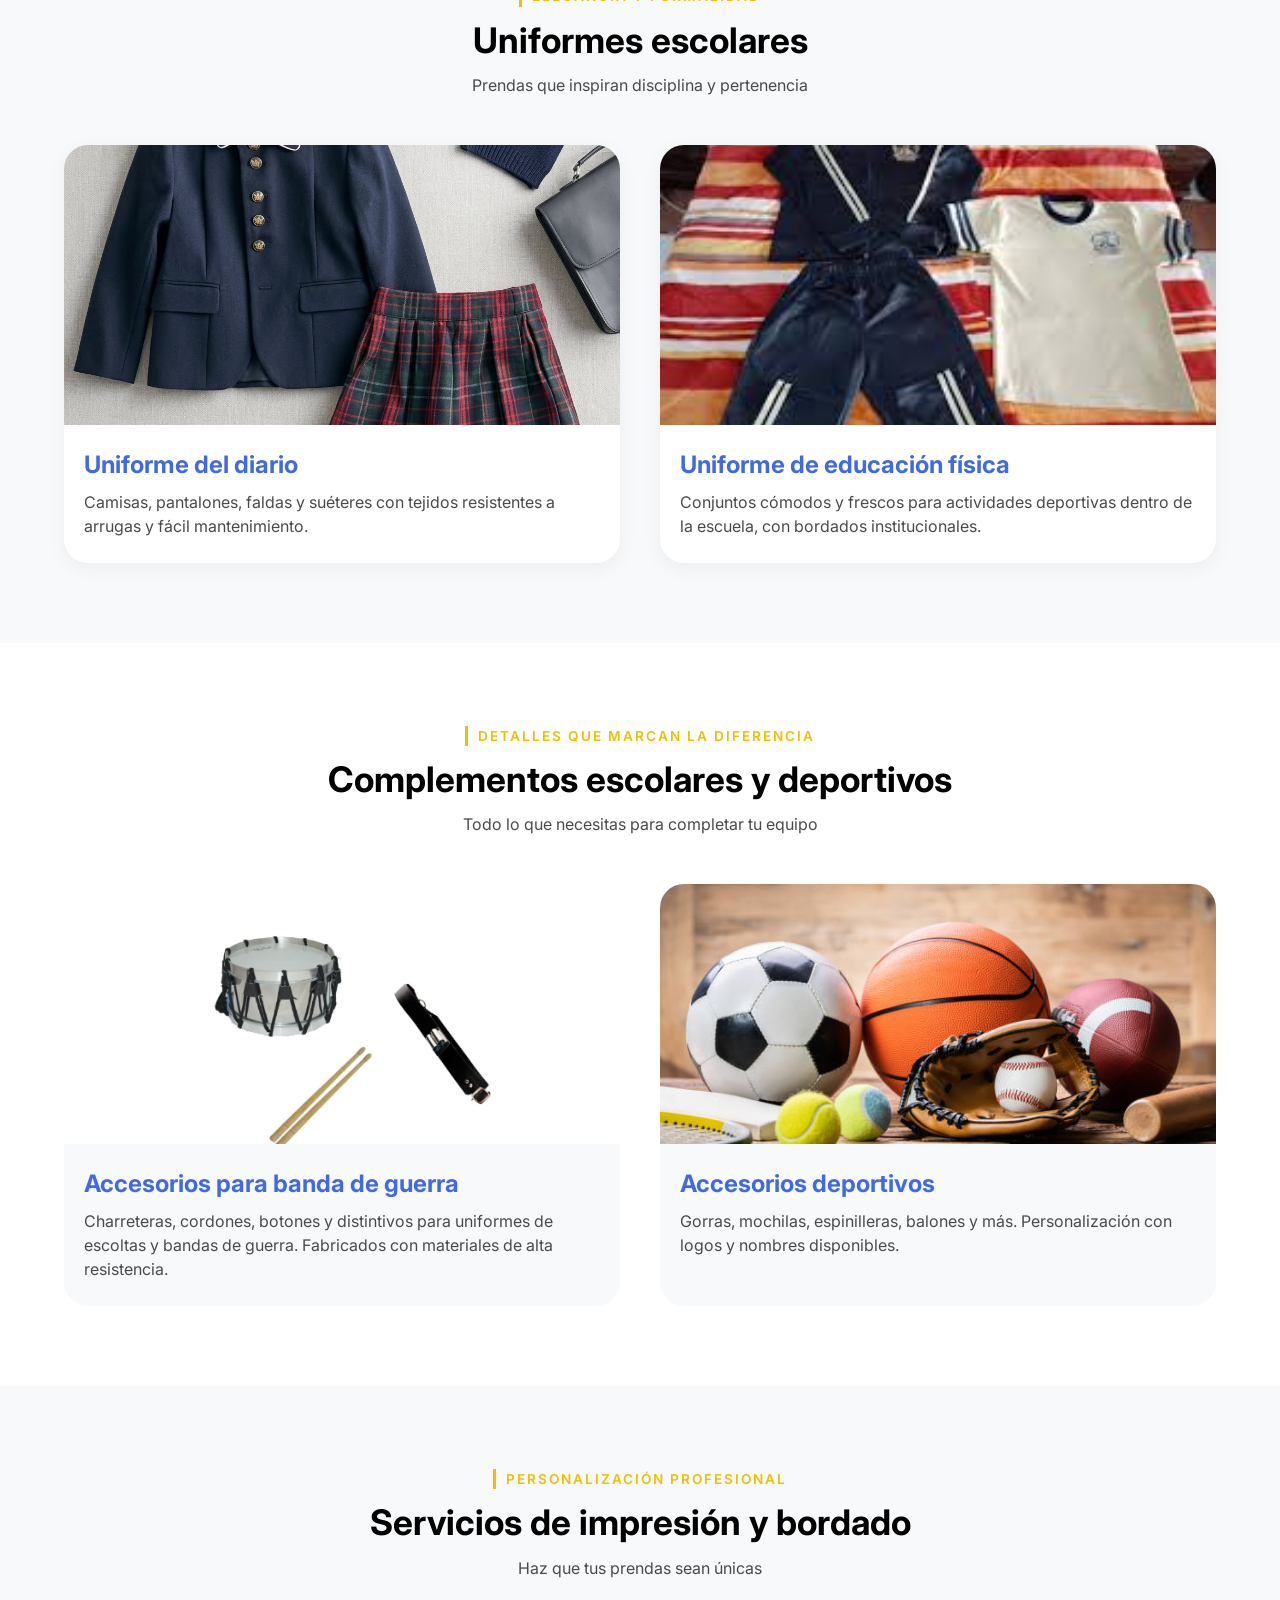
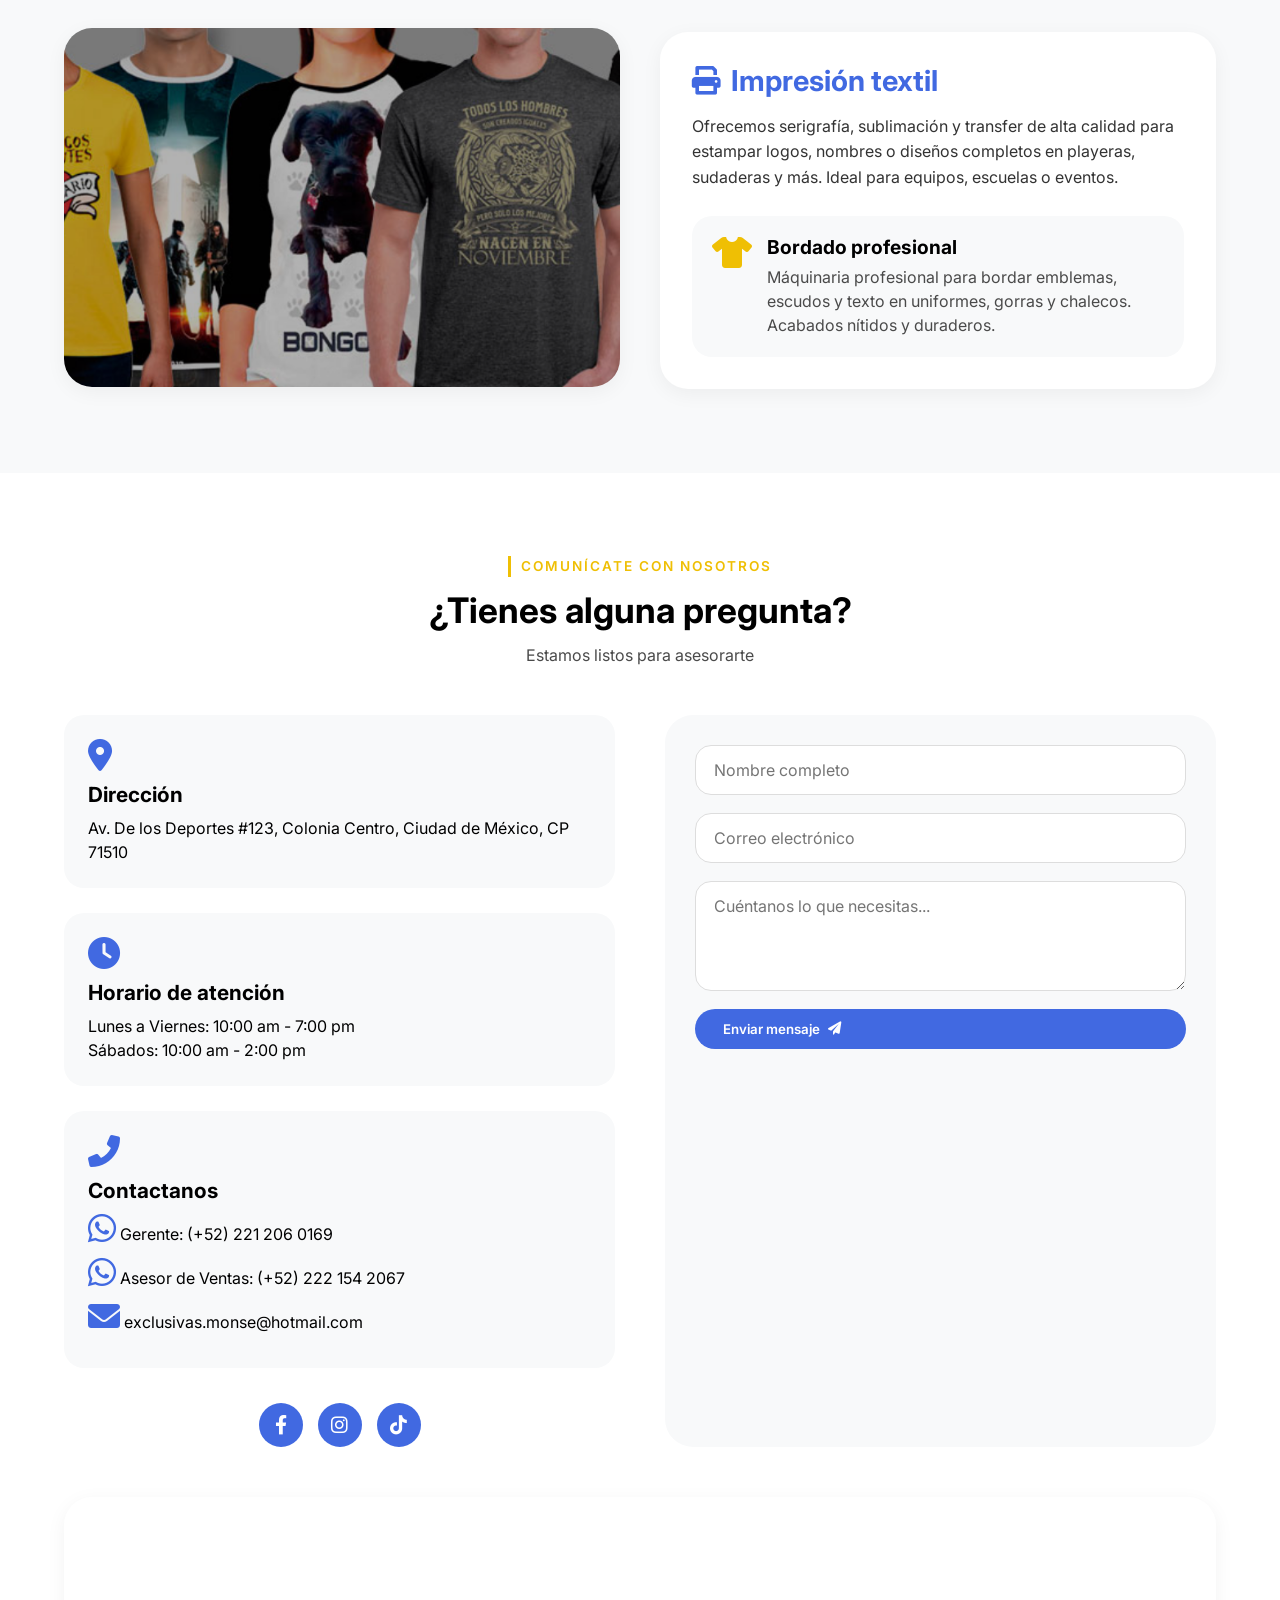
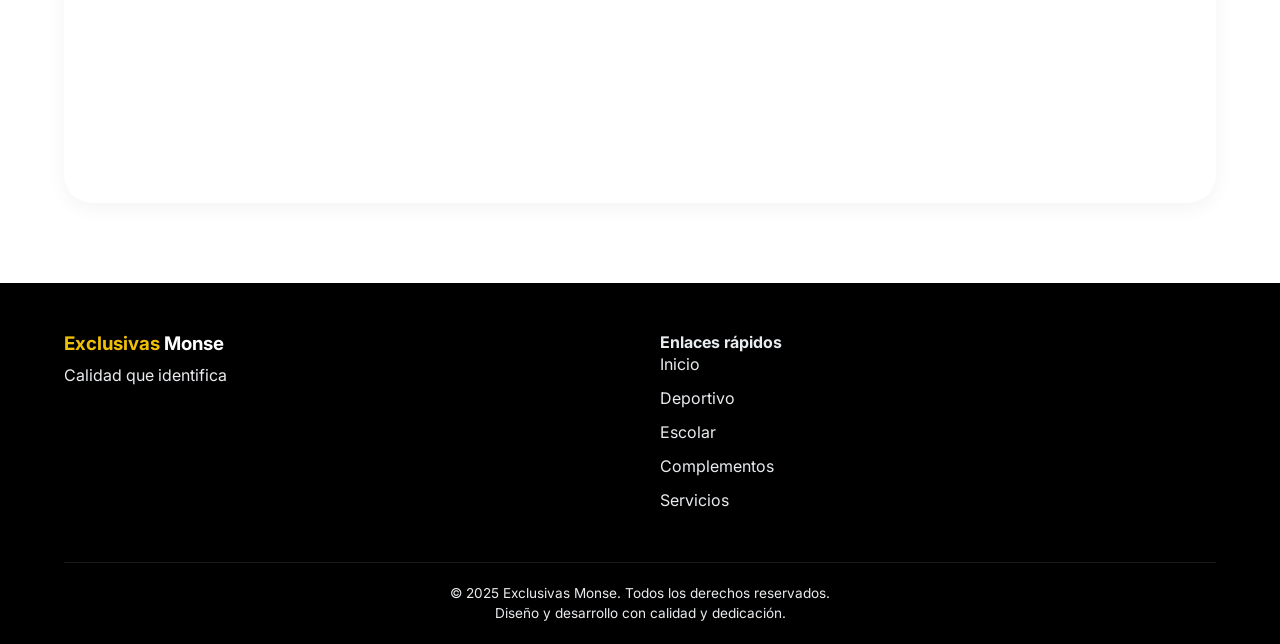
==== commit f23eccf2: "Restore index.html with original content" ====
--- a/P1_ECD/index.html
+++ b/P1_ECD/index.html
@@ -130,13 +130,13 @@
                 </div>
                 <div class="sport-grid">
                     <div class="sport-card">
-                        <img src="./img/img-barca.jpg" alt="uniformes de fútbol" loading="lazy">
+                        <img src="./img/img-Barca.jpg" alt="uniformes de fútbol" loading="lazy">
                         <h3>uniformes de fútbol</h3>
                         <p>camisetas y shorts con tecnología transpirable, ideales para partidos y entrenamientos.
                             disponibles en una amplia gama de colores y talles.</p>
                     </div>
                     <div class="sport-card">
-                        <img src="./img/img-basq.jpg" alt="uniformes de básquetbol" loading="lazy">
+                        <img src="./img/img-Basq.jpg" alt="uniformes de básquetbol" loading="lazy">
                         <h3>uniformes de básquetbol</h3>
                         <p>jerseys y shorts ligeros con corte holgado que permite máxima movilidad. personalización con
                             nombres y números incluida.</p>
@@ -320,4 +320,4 @@
     <script src="script.js"></script>
 </body>
 
-</html>+</html>
